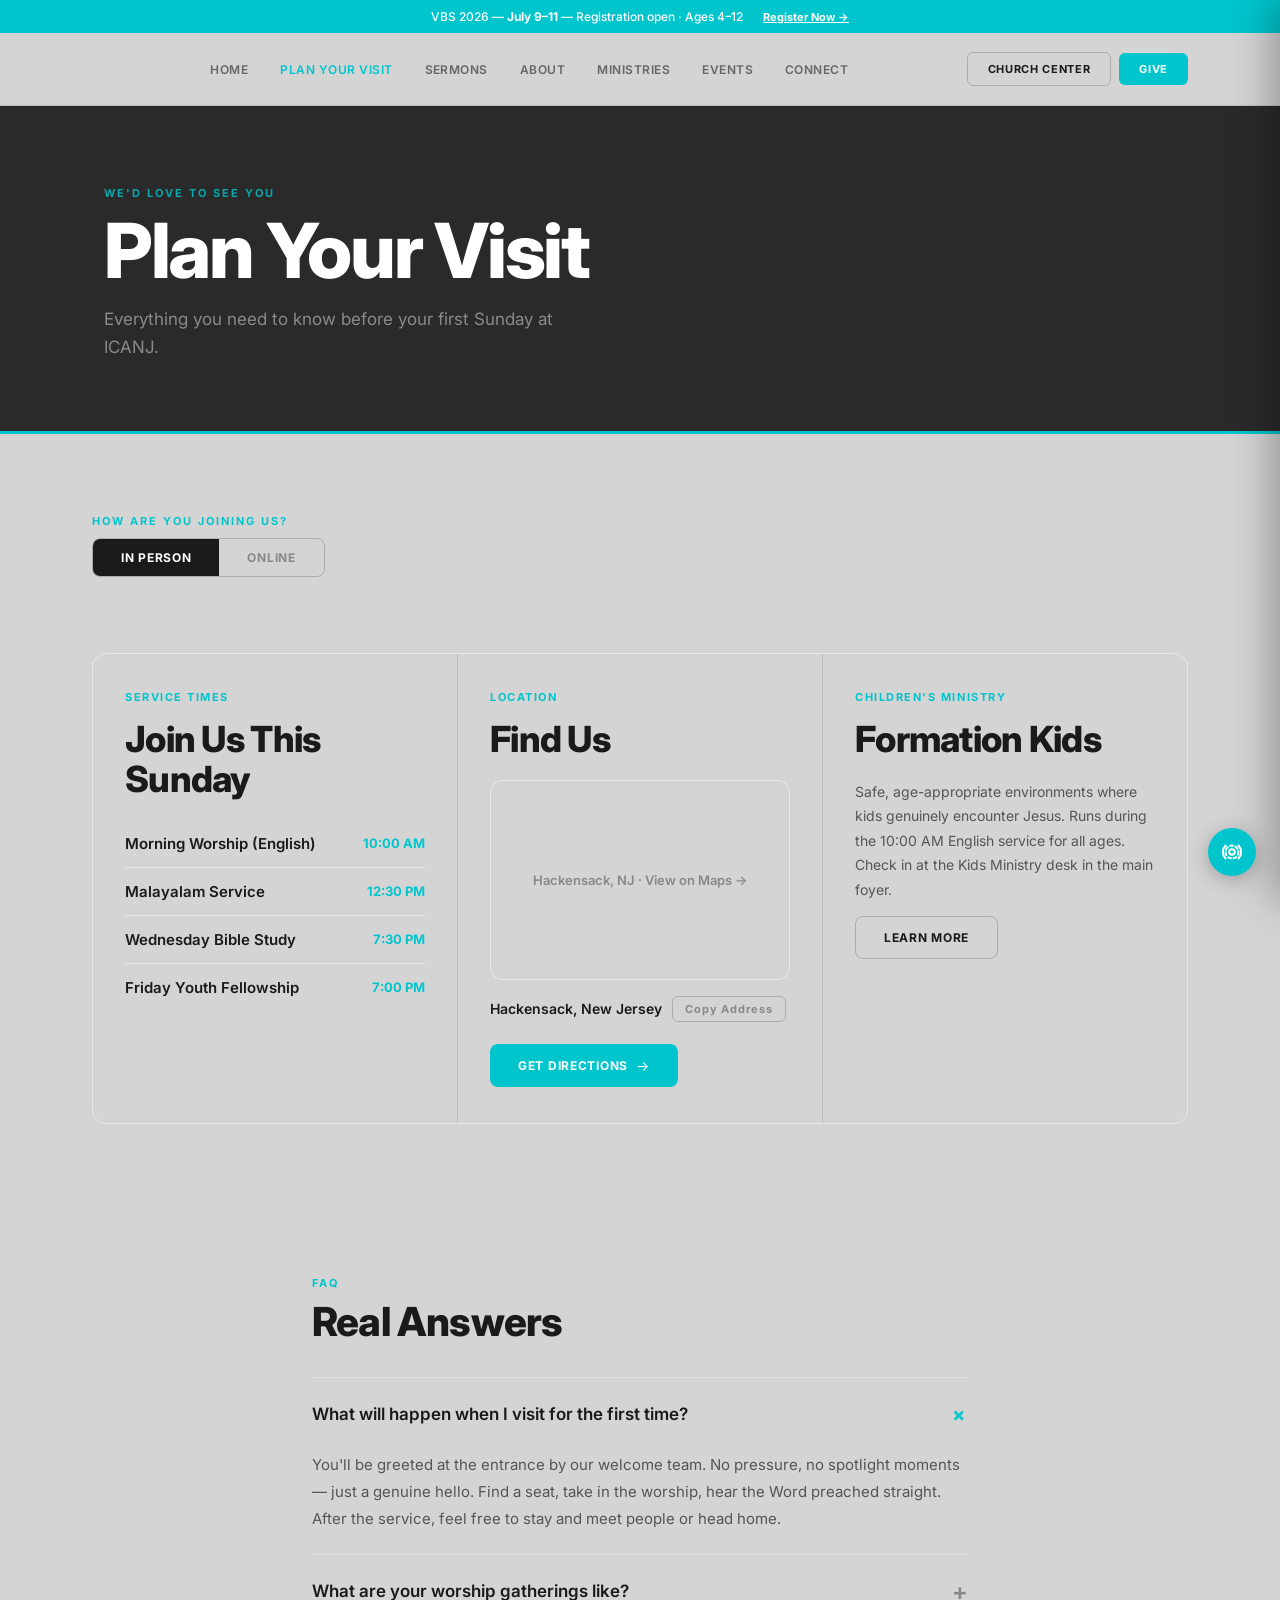
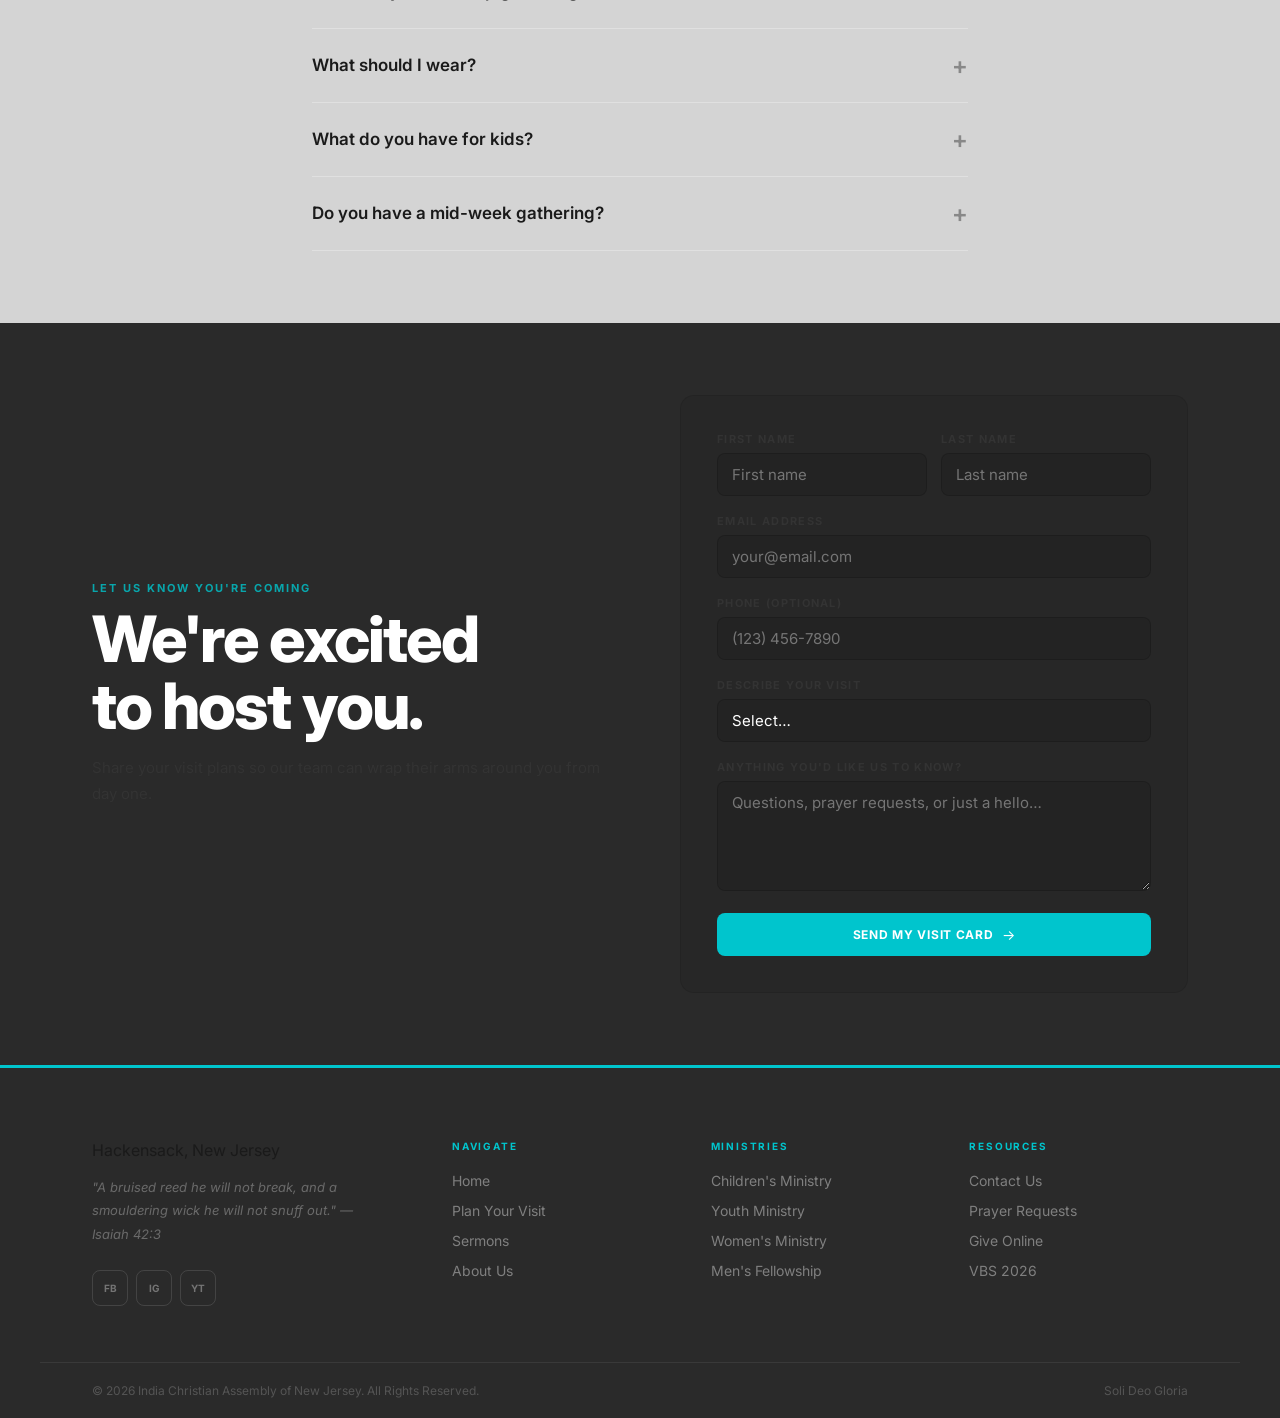
==== visit.html @ 39628cf7 "Add files via upload" ====
<!DOCTYPE html>
<html lang="en">
<head>
<meta charset="UTF-8"/><meta name="viewport" content="width=device-width,initial-scale=1.0"/>
<title>Plan Your Visit – ICANJ</title>
<link rel="stylesheet" href="style.css"/>
<style>
.visit-grid{display:grid;grid-template-columns:1fr 1px 1fr 1px 1fr;border:1px solid #e8e8e8;border-radius:14px;overflow:hidden;margin-top:36px;}
.vg-col{padding:36px 32px;}
.vg-sep{background:var(--border);}
.vg-label{font-size:11px;font-weight:700;letter-spacing:0.14em;text-transform:uppercase;color:var(--teal);margin-bottom:16px;}
.vg-heading{font-size:clamp(24px,3vw,36px);font-weight:800;color:#1a1a1a;line-height:1.1;letter-spacing:-0.02em;margin-bottom:20px;}
.svc-row{display:flex;align-items:center;justify-content:space-between;padding:14px 0;border-bottom:1px solid #e8e8e8;}
.svc-row:last-child{border-bottom:none;}
.svc-name{font-size:15px;font-weight:600;color:#1a1a1a;}
.svc-time{font-size:13px;font-weight:700;color:var(--teal);}

.map-placeholder{background:var(--bg-soft);border-radius:12px;height:200px;display:flex;align-items:center;justify-content:center;border:1px solid #e8e8e8;margin-bottom:16px;}
.map-placeholder span{font-size:13px;font-weight:600;color:#888888;}
.addr-row{display:flex;align-items:center;gap:10px;margin-bottom:10px;}
.addr-label{font-size:14px;font-weight:600;color:#1a1a1a;}
.copy-btn{font-size:11px;font-weight:700;letter-spacing:0.08em;padding:5px 12px;border:1px solid var(--border-mid);border-radius:6px;background:transparent;color:#888888;cursor:pointer;transition:all 0.2s;font-family:'Inter',sans-serif;}
.copy-btn:hover{border-color:var(--teal);color:var(--teal);}

.platform-list{margin-top:16px;}
.platform-row{display:flex;align-items:center;justify-content:space-between;padding:13px 0;border-bottom:1px solid #e8e8e8;text-decoration:none;}
.platform-row:last-child{border-bottom:none;}
.pl-name{font-size:14px;font-weight:600;color:#1a1a1a;}
.pl-arrow{font-size:16px;color:var(--border-mid);transition:all 0.2s;}
.platform-row:hover .pl-arrow{color:var(--teal);transform:translateX(4px);}

.toggle-group{display:inline-flex;border:1px solid var(--border-mid);border-radius:8px;overflow:hidden;margin-bottom:40px;}
.tog-btn{font-family:'Inter',sans-serif;font-size:12px;font-weight:700;letter-spacing:0.06em;text-transform:uppercase;padding:11px 28px;background:transparent;border:none;cursor:pointer;color:#888888;transition:all 0.2s;}
.tog-btn.active{background:var(--ink);color:#fff;}

.visit-panel{display:none;}
.visit-panel.active{display:block;animation:fadeUp 0.35s ease both;}
@keyframes fadeUp{from{opacity:0;transform:translateY(10px)}to{opacity:1;transform:translateY(0)}}

.faq-section{background:var(--bg-soft);padding:72px 0;}
.faq-inner{max-width:760px;margin:0 auto;padding:0 52px;}
/* Light section overrides */
.faq-section .section-title{color:#1a1a1a;}
.faq-section .faq-trigger{color:#1a1a1a;}
.faq-section .faq-icon{color:#888;}
.faq-section .faq-item{border-bottom:1px solid #e0e0e0;}
.faq-section .faq-item:first-of-type{border-top:1px solid #e0e0e0;}
.faq-section .faq-body p{color:#555;}
.faq-section .faq-item.open .faq-icon{color:var(--teal);}
.faq-section .faq-trigger:hover{color:var(--teal);}
.section.light-section .section-title, section[style*="#ffffff"] .section-title, section[style*="#f4f4f4"] .section-title{color:#1a1a1a;}
.section.light-section .section-body, section[style*="#ffffff"] .section-body, section[style*="#f4f4f4"] .section-body{color:#555;}
.tog-btn.active{background:#1a1a1a;color:#fff;}

.visit-form{background:var(--dark);padding:72px 0;}
.vf-inner{max-width:1200px;margin:0 auto;padding:0 52px;display:grid;grid-template-columns:1fr 1fr;gap:80px;align-items:center;}
.vf-title{font-size:clamp(36px,5vw,64px);font-weight:800;color:#fff;line-height:1.05;letter-spacing:-0.03em;margin-bottom:16px;}
.vf-sub{font-size:15px;color:var(--body);line-height:1.7;}
.vf-form-panel{background:rgba(0,0,0,0.06);border-radius:14px;padding:36px;border:1px solid var(--border);}
.vf-form-panel .field label{color:var(--body);}
.vf-form-panel .field input,.vf-form-panel .field textarea,.vf-form-panel .field select{background:rgba(0,0,0,0.08);border-color:var(--border-mid);color:#fff;}
.vf-form-panel .field input:focus,.vf-form-panel .field textarea:focus{border-color:var(--teal);background:rgba(255,255,255,0.1);}

@media(max-width:1024px){
  .visit-grid{grid-template-columns:1fr;border-radius:12px;}
  .vg-sep{height:1px;width:100%;}
  .vg-col{padding:24px 16px;}
  .faq-inner{padding:0 16px;}
  .vf-inner{grid-template-columns:1fr;padding:0 16px;gap:36px;}
}
</style>
</head>
<body>
<script src="header.js"></script>
<div class="page-masthead"><div class="container"><span class="eyebrow">We'd Love to See You</span><h1>Plan Your Visit</h1><p>Everything you need to know before your first Sunday at ICANJ.</p></div></div>

<section class="section" style="background:var(--bg-soft);">
  <div class="container">
    <div style="margin-bottom:8px;"><span class="eyebrow">How are you joining us?</span></div>
    <div class="toggle-group">
      <button class="tog-btn active" onclick="switchPanel('in-person',this)">In Person</button>
      <button class="tog-btn" onclick="switchPanel('online',this)">Online</button>
    </div>

    <div id="in-person" class="visit-panel active">
      <div class="visit-grid">
        <div class="vg-col">
          <div class="vg-label">Service Times</div>
          <div class="vg-heading">Join Us This Sunday</div>
          <div class="svc-row"><span class="svc-name">Morning Worship (English)</span><span class="svc-time">10:00 AM</span></div>
          <div class="svc-row"><span class="svc-name">Malayalam Service</span><span class="svc-time">12:30 PM</span></div>
          <div class="svc-row"><span class="svc-name">Wednesday Bible Study</span><span class="svc-time">7:30 PM</span></div>
          <div class="svc-row"><span class="svc-name">Friday Youth Fellowship</span><span class="svc-time">7:00 PM</span></div>
        </div>
        <div class="vg-sep"></div>
        <div class="vg-col">
          <div class="vg-label">Location</div>
          <div class="vg-heading">Find Us</div>
          <div class="map-placeholder"><span>Hackensack, NJ · View on Maps →</span></div>
          <div class="addr-row"><div class="addr-label">Hackensack, New Jersey</div><button class="copy-btn" onclick="copyAddr(this)">Copy Address</button></div>
          <a href="https://maps.google.com" target="_blank" class="btn btn-primary btn-arrow" style="margin-top:12px;">Get Directions</a>
        </div>
        <div class="vg-sep"></div>
        <div class="vg-col">
          <div class="vg-label">Children's Ministry</div>
          <div class="vg-heading">Formation Kids</div>
          <p style="font-size:14px;color:#555555;line-height:1.75;margin-bottom:14px;">Safe, age-appropriate environments where kids genuinely encounter Jesus. Runs during the 10:00 AM English service for all ages. Check in at the Kids Ministry desk in the main foyer.</p>
          <a href="ministries.html" class="btn btn-outline-dark">Learn More</a>
        </div>
      </div>
    </div>

    <div id="online" class="visit-panel">
      <div class="visit-grid">
        <div class="vg-col">
          <div class="vg-label">Live Stream</div>
          <div class="vg-heading">10:00 · 12:30</div>
          <div class="vg-label" style="margin-bottom:8px;">On demand — uploaded same day</div>
          <div class="platform-list">
            <a href="https://www.youtube.com/@ICANJ" target="_blank" class="platform-row"><span class="pl-name">YouTube — @ICANJ</span><span class="pl-arrow">→</span></a>
            <a href="https://open.spotify.com/show/79ZreA0Kmp0KERqYSTQJQE" target="_blank" class="platform-row"><span class="pl-name">Spotify Podcast</span><span class="pl-arrow">→</span></a>
            <a href="https://podcasts.apple.com/us/podcast/walking-through-the-word-verse-by-verse-in-depth-bible-study/id1726749438" target="_blank" class="platform-row"><span class="pl-name">Apple Podcasts</span><span class="pl-arrow">→</span></a>
          </div>
        </div>
        <div class="vg-sep"></div>
        <div class="vg-col" style="grid-column:span 3;">
          <div class="vg-label">About Online</div>
          <p style="font-size:15px;color:#555555;line-height:1.75;margin-bottom:20px;max-width:560px;"><strong>Whether you're on a break at work, in the middle of a long shift, or gathered at home — you are seen, known, and loved.</strong> We pray for our online community intentionally. This is your home — to be formed by the Word, covered in prayer, and sent to live on mission.</p>
          <a href="https://icanj.churchcenter.com/home" target="_blank" class="btn btn-dark btn-arrow">Join Church Center</a>
        </div>
      </div>
    </div>
  </div>
</section>

<section class="faq-section">
  <div class="faq-inner">
    <span class="eyebrow">FAQ</span>
    <h2 class="section-title" style="margin-bottom:32px;">Real Answers</h2>
    <div class="faq-item open"><button class="faq-trigger" onclick="toggleFaq(this)"><span>What will happen when I visit for the first time?</span><span class="faq-icon">+</span></button><div class="faq-body"><p>You'll be greeted at the entrance by our welcome team. No pressure, no spotlight moments — just a genuine hello. Find a seat, take in the worship, hear the Word preached straight. After the service, feel free to stay and meet people or head home.</p></div></div>
    <div class="faq-item"><button class="faq-trigger" onclick="toggleFaq(this)"><span>What are your worship gatherings like?</span><span class="faq-icon">+</span></button><div class="faq-body"><p>Our Sunday gatherings are Spirit-led, Scripture-centered, and usually run about 90 minutes. Expect contemporary worship, genuine prayer, and an expository message that goes deep into the Word. Malayalam service follows at 12:30 PM.</p></div></div>
    <div class="faq-item"><button class="faq-trigger" onclick="toggleFaq(this)"><span>What should I wear?</span><span class="faq-icon">+</span></button><div class="faq-body"><p>Come as you are. Casual, smart-casual, traditional — whatever you're comfortable in. We care far more about you being in the room than what you have on.</p></div></div>
    <div class="faq-item"><button class="faq-trigger" onclick="toggleFaq(this)"><span>What do you have for kids?</span><span class="faq-icon">+</span></button><div class="faq-body"><p>Formation Kids runs during the 10:00 AM English service for all ages. Our servant leaders create safe, age-appropriate environments where kids genuinely encounter Jesus. Check in at the Kids Ministry desk in the main foyer when you arrive.</p></div></div>
    <div class="faq-item"><button class="faq-trigger" onclick="toggleFaq(this)"><span>Do you have a mid-week gathering?</span><span class="faq-icon">+</span></button><div class="faq-body"><p>Yes. Wednesday Bible Study at 7:30 PM is a verse-by-verse deep dive — currently working through Romans. Come ready to open your Bible.</p></div></div>
  </div>
</section>

<div class="visit-form">
  <div class="vf-inner">
    <div>
      <div class="eyebrow" style="color:rgba(0,197,205,0.8);">Let us know you're coming</div>
      <div class="vf-title">We're excited<br/>to host you.</div>
      <p class="vf-sub">Share your visit plans so our team can wrap their arms around you from day one.</p>
    </div>
    <div class="vf-form-panel">
      <div class="field-row"><div class="field"><label>First Name</label><input type="text" placeholder="First name"/></div><div class="field"><label>Last Name</label><input type="text" placeholder="Last name"/></div></div>
      <div class="field"><label>Email Address</label><input type="email" placeholder="your@email.com"/></div>
      <div class="field"><label>Phone (optional)</label><input type="tel" placeholder="(123) 456-7890"/></div>
      <div class="field"><label>Describe your visit</label><select><option value="">Select…</option><option>First time visitor</option><option>Visited before, not a member</option><option>Returning after time away</option></select></div>
      <div class="field"><label>Anything you'd like us to know?</label><textarea placeholder="Questions, prayer requests, or just a hello…"></textarea></div>
      <button class="btn btn-primary btn-arrow" style="width:100%;justify-content:center;">Send My Visit Card</button>
    </div>
  </div>
</div>

<script src="footer.js"></script>
<script src="color-manager-widget.js"></script>
<script>
function switchPanel(id,btn){document.querySelectorAll('.visit-panel').forEach(p=>p.classList.remove('active'));document.querySelectorAll('.tog-btn').forEach(b=>b.classList.remove('active'));document.getElementById(id).classList.add('active');btn.classList.add('active');}
function toggleFaq(btn){const e=btn.closest('.faq-item'),o=e.classList.contains('open');document.querySelectorAll('.faq-item').forEach(i=>i.classList.remove('open'));if(!o)e.classList.add('open');}
function copyAddr(btn){navigator.clipboard.writeText('Hackensack, NJ, USA').then(()=>{btn.textContent='✓ Copied';setTimeout(()=>btn.textContent='Copy Address',2000);});}
</script>
</body>
</html>
---- style.css ----
/* ═══════════════════════════════════════════════════════
   ICANJ — DESIGN SYSTEM v5
   Aesthetic: Grey 300 Base
   Font: Inter (all weights)
   Colors: Grey 300 (#C8C8C8) base + #00C5CD teal accent
═══════════════════════════════════════════════════════ */

@import url('https://fonts.googleapis.com/css2?family=Inter:wght@300;400;500;600;700;800&display=swap');

:root {
  --teal:        #00C5CD;
  --teal-dark:   #00a8b5;
  --teal-light:  rgba(0,197,205,0.12);

  --bg:          #C8C8C8;
  --bg-soft:     #D4D4D4;
  --bg-card:     #DEDEDE;
  --bg-white:    #EBEBEB;

  --ink:         #1a1a1a;
  --body:        #333333;
  --muted:       #666666;
  --border:      rgba(0,0,0,0.1);
  --border-mid:  rgba(0,0,0,0.18);

  --dark:        #2a2a2a;
  --dark-2:      #222222;
}

*, *::before, *::after { margin:0; padding:0; box-sizing:border-box; }
html { scroll-behavior:smooth; font-size:16px; }
body { font-family:'Inter',sans-serif; background:var(--bg); color:var(--ink); overflow-x:hidden; }
a { text-decoration:none; color:inherit; }
ul { list-style:none; }
button { cursor:pointer; font-family:inherit; }
img { max-width:100%; display:block; }

/* ── ANNOUNCE BAR ── */
.announce-bar {
  background:var(--teal);
  padding:9px 52px;
  display:flex; align-items:center; justify-content:center; gap:20px;
}
.announce-bar p { font-size:12px; font-weight:500; color:#fff; }
.announce-bar a { font-size:11px; font-weight:700; color:#fff; text-decoration:underline; white-space:nowrap; }

/* ── HEADER ── */
.site-header {
  background:rgba(200,200,200,0.97);
  backdrop-filter:blur(12px);
  border-bottom:1px solid var(--border);
  position:sticky; top:0; z-index:200;
}
.header-inner {
  max-width:1200px; margin:0 auto;
  display:flex; align-items:center; justify-content:space-between;
  padding:0 52px; height:72px;
}
.logo { display:flex; align-items:center; gap:10px; }
.logo img { height:44px; object-fit:contain; }
.site-nav { display:flex; align-items:center; gap:4px; }
.nav-link {
  font-family:'Inter',sans-serif;
  font-size:12px; font-weight:600; letter-spacing:0.04em; text-transform:uppercase;
  color:var(--muted); padding:8px 14px; background:none; border:none;
  border-radius:6px; transition:all 0.2s;
}
.nav-link:hover { color:var(--ink); background:rgba(0,0,0,0.06); }
.nav-link.active { color:var(--teal); }
.header-actions { display:flex; align-items:center; gap:8px; }
.btn-cc {
  font-family:'Inter',sans-serif;
  font-size:11px; font-weight:700; letter-spacing:0.06em; text-transform:uppercase;
  padding:9px 20px; background:transparent; color:var(--ink);
  border:1.5px solid var(--border-mid); border-radius:6px; transition:all 0.2s;
}
.btn-cc:hover { border-color:var(--ink); }
.btn-give {
  font-family:'Inter',sans-serif;
  font-size:11px; font-weight:700; letter-spacing:0.06em; text-transform:uppercase;
  padding:9px 20px; background:var(--teal); color:#fff;
  border:none; border-radius:6px; transition:background 0.2s;
}
.btn-give:hover { background:var(--teal-dark); }

/* ── BUTTONS ── */
.btn {
  display:inline-flex; align-items:center; gap:8px;
  font-family:'Inter',sans-serif;
  font-size:12px; font-weight:700; letter-spacing:0.06em; text-transform:uppercase;
  padding:13px 28px; border:none; border-radius:8px; cursor:pointer; transition:all 0.2s;
}
.btn-primary { background:var(--teal); color:#fff; }
.btn-primary:hover { background:var(--teal-dark); }
.btn-dark { background:var(--ink); color:#fff; }
.btn-dark:hover { background:#333; }
.btn-outline-light { background:transparent; color:#fff; border:2px solid rgba(255,255,255,0.5); }
.btn-outline-light:hover { border-color:#fff; background:rgba(255,255,255,0.1); }
.btn-outline-dark { background:transparent; color:var(--ink); border:1.5px solid var(--border-mid); }
.btn-outline-dark:hover { border-color:var(--ink); background:var(--ink); color:#fff; }
.btn-arrow::after { content:'→'; font-size:14px; font-weight:400; }

/* ── LAYOUT ── */
.container { max-width:1200px; margin:0 auto; padding:0 52px; }
.section { padding:80px 0; }

/* ── TYPOGRAPHY ── */
.eyebrow {
  font-family:'Inter',sans-serif;
  font-size:11px; font-weight:700; letter-spacing:0.18em; text-transform:uppercase;
  color:var(--teal); margin-bottom:10px; display:block;
}
.section-title {
  font-family:'Inter',sans-serif;
  font-size:clamp(26px,3.5vw,40px); font-weight:800;
  color:var(--ink); line-height:1.12; letter-spacing:-0.02em; margin-bottom:16px;
}
.section-title.on-dark { color:#fff; }
.section-body {
  font-family:'Inter',sans-serif;
  font-size:16px; font-weight:400; color:var(--body); line-height:1.8;
}
.section-body.on-dark { color:rgba(255,255,255,0.6); }

/* ── PAGE MASTHEAD ── */
.page-masthead {
  background:var(--dark);
  padding:80px 52px 72px; position:relative; overflow:hidden;
}
.page-masthead::after {
  content:''; position:absolute; bottom:0; left:0; right:0; height:3px;
  background:var(--teal);
}
.page-masthead .eyebrow { color:rgba(0,197,205,0.8); }
.page-masthead h1 {
  font-family:'Inter',sans-serif;
  font-size:clamp(40px,6vw,76px); font-weight:800;
  color:#fff; line-height:1.06; letter-spacing:-0.03em; margin-bottom:14px;
}
.page-masthead p {
  font-size:17px; font-weight:400;
  color:rgba(255,255,255,0.45); max-width:480px; line-height:1.7;
}

/* ── VERSE BAND ── */
.verse-band {
  background:var(--dark-2); padding:80px 52px; text-align:center;
}
.verse-band blockquote { max-width:660px; margin:0 auto; }
.verse-band blockquote p {
  font-family:'Inter',sans-serif;
  font-size:clamp(20px,3vw,32px); font-weight:600; font-style:italic;
  color:#fff; line-height:1.6; margin-bottom:20px;
}
.verse-band blockquote cite {
  font-size:11px; font-weight:700; letter-spacing:0.22em; text-transform:uppercase;
  color:var(--teal); font-style:normal;
}

/* ── CARDS ── */
.card {
  background:var(--bg-card); border:1px solid var(--border);
  border-radius:12px; padding:28px; transition:border-color 0.2s;
}
.card:hover { border-color:var(--teal); }

/* ── FORMS ── */
.field { margin-bottom:18px; }
.field label { display:block; font-size:11px; font-weight:700; letter-spacing:0.12em; text-transform:uppercase; color:var(--muted); margin-bottom:7px; }
.field input, .field textarea, .field select {
  width:100%; padding:11px 14px;
  border:1.5px solid var(--border-mid); border-radius:8px;
  background:var(--bg-white); font-size:15px; font-family:'Inter',sans-serif;
  color:var(--ink); outline:none; transition:border-color 0.2s; -webkit-appearance:none;
}
.field input:focus, .field textarea:focus, .field select:focus { border-color:var(--teal); background:#fff; }
.field textarea { height:110px; resize:vertical; }
.field-row { display:grid; grid-template-columns:1fr 1fr; gap:14px; }

/* ── FAQ ── */
.faq-item { border-bottom:1px solid var(--border); }
.faq-item:first-of-type { border-top:1px solid var(--border); }
.faq-trigger {
  width:100%; display:flex; justify-content:space-between; align-items:center;
  padding:22px 0; background:none; border:none; text-align:left;
  font-family:'Inter',sans-serif; font-size:17px; font-weight:600; color:var(--ink);
  transition:color 0.2s; cursor:pointer;
}
.faq-trigger:hover { color:var(--teal); }
.faq-icon { font-size:24px; color:var(--muted); flex-shrink:0; margin-left:20px; transition:transform 0.3s ease; }
.faq-item.open .faq-icon { transform:rotate(45deg); color:var(--teal); }
.faq-body { display:none; padding:0 0 22px; }
.faq-item.open .faq-body { display:block; }
.faq-body p { font-size:15px; color:var(--body); line-height:1.8; }

/* ── FOOTER ── */
.site-footer { background:var(--dark); border-top:3px solid var(--teal); }
.footer-upper {
  max-width:1200px; margin:0 auto;
  display:grid; grid-template-columns:280px 1fr;
  gap:80px; padding:72px 52px 56px;
  border-bottom:1px solid rgba(255,255,255,0.07);
}
.footer-brand-verse {
  font-size:13px; font-style:italic; color:rgba(255,255,255,0.3); line-height:1.8; margin:16px 0 24px;
}
.footer-social { display:flex; gap:8px; }
.fsoc-btn {
  width:36px; height:36px; border-radius:8px; border:1px solid rgba(255,255,255,0.12);
  display:flex; align-items:center; justify-content:center;
  font-size:10px; font-weight:700; color:rgba(255,255,255,0.35);
  transition:all 0.2s; text-decoration:none;
}
.fsoc-btn:hover { background:var(--teal); border-color:var(--teal); color:#fff; }
.footer-nav-cols { display:grid; grid-template-columns:repeat(3,1fr); gap:40px; }
.footer-col h5 {
  font-size:10px; font-weight:700; letter-spacing:0.18em; text-transform:uppercase;
  color:var(--teal); margin-bottom:18px;
}
.footer-col ul { display:flex; flex-direction:column; gap:10px; }
.footer-col ul li a { font-size:14px; font-weight:400; color:rgba(255,255,255,0.4); transition:color 0.2s; }
.footer-col ul li a:hover { color:#fff; }
.footer-lower {
  max-width:1200px; margin:0 auto;
  display:flex; justify-content:space-between; align-items:center; padding:20px 52px;
}
.footer-lower p { font-size:12px; color:rgba(255,255,255,0.2); }

/* ── HAMBURGER ── */
.menu-toggle {
  display:none; flex-direction:column; justify-content:center;
  align-items:center; gap:5px; width:40px; height:40px;
  background:none; border:1.5px solid var(--border-mid);
  cursor:pointer; padding:8px; flex-shrink:0; border-radius:6px; transition:all 0.2s;
}
.menu-toggle:hover { border-color:var(--ink); }
.menu-toggle span { display:block; width:18px; height:1.5px; background:var(--ink); transition:all 0.3s ease; transform-origin:center; }
.menu-toggle.open span:nth-child(1) { transform:translateY(6.5px) rotate(45deg); }
.menu-toggle.open span:nth-child(2) { opacity:0; transform:scaleX(0); }
.menu-toggle.open span:nth-child(3) { transform:translateY(-6.5px) rotate(-45deg); }

/* ── MOBILE NAV ── */
.mobile-nav { display:none; position:fixed; top:0; left:0; right:0; bottom:0; z-index:300; pointer-events:none; }
.mobile-nav-backdrop { position:absolute; inset:0; background:rgba(0,0,0,0.4); opacity:0; transition:opacity 0.3s ease; }
.mobile-nav-panel {
  position:absolute; top:0; right:0; bottom:0; width:min(320px,85vw);
  background:var(--bg-soft); border-left:1px solid var(--border);
  display:flex; flex-direction:column;
  transform:translateX(100%); transition:transform 0.35s cubic-bezier(0.16,1,0.3,1);
  overflow-y:auto; padding-bottom:32px;
}
.mobile-nav.open { pointer-events:all; }
.mobile-nav.open .mobile-nav-backdrop { opacity:1; }
.mobile-nav.open .mobile-nav-panel { transform:translateX(0); }
.mobile-nav-header { display:flex; align-items:center; justify-content:space-between; padding:20px 24px; border-bottom:1px solid var(--border); flex-shrink:0; }
.mobile-nav-close { width:36px; height:36px; background:none; border:1.5px solid var(--border-mid); border-radius:6px; display:flex; align-items:center; justify-content:center; font-size:18px; color:var(--muted); cursor:pointer; transition:all 0.2s; }
.mobile-nav-close:hover { background:var(--ink); color:#fff; border-color:var(--ink); }
.mobile-nav-links { padding:12px 0; border-bottom:1px solid var(--border); flex-shrink:0; }
.mobile-nav-link { display:flex; align-items:center; justify-content:space-between; padding:14px 24px; font-size:12px; font-weight:700; letter-spacing:0.08em; text-transform:uppercase; color:var(--muted); transition:all 0.2s; border-bottom:1px solid var(--border); }
.mobile-nav-link:last-child { border-bottom:none; }
.mobile-nav-link:hover, .mobile-nav-link.active { color:var(--ink); background:rgba(0,0,0,0.06); }
.mobile-nav-link.active { color:var(--teal); }
.mobile-nav-link::after { content:'→'; font-size:16px; color:var(--border-mid); font-weight:400; }
.mobile-nav-actions { padding:20px 24px; display:flex; flex-direction:column; gap:10px; flex-shrink:0; }
.mobile-nav-actions .btn-cc, .mobile-nav-actions .btn-give { width:100%; text-align:center; padding:13px 20px; display:block; font-size:11px; }

/* ── RESPONSIVE ── */
@media (max-width:1024px) {
  .announce-bar { padding:9px 16px; flex-direction:column; gap:4px; text-align:center; }
  .header-inner { padding:0 16px; height:64px; }
  .logo img { height:36px; }
  .site-nav { display:none; }
  .header-actions { display:none; }
  .menu-toggle { display:flex; }
  .mobile-nav { display:block; }
  .container { padding:0 16px; }
  .section { padding:56px 0; }
  .page-masthead { padding:52px 16px 48px; }
  .verse-band { padding:60px 16px; }
  .footer-upper { grid-template-columns:1fr; gap:32px; padding:48px 16px 32px; }
  .footer-nav-cols { grid-template-columns:1fr 1fr; gap:24px; }
  .footer-lower { padding:16px; flex-direction:column; gap:6px; text-align:center; }
  .field-row { grid-template-columns:1fr; }
}
@media (max-width:480px) {
  .container { padding:0 12px; }
  .section { padding:44px 0; }
  .footer-nav-cols { grid-template-columns:1fr; }
}
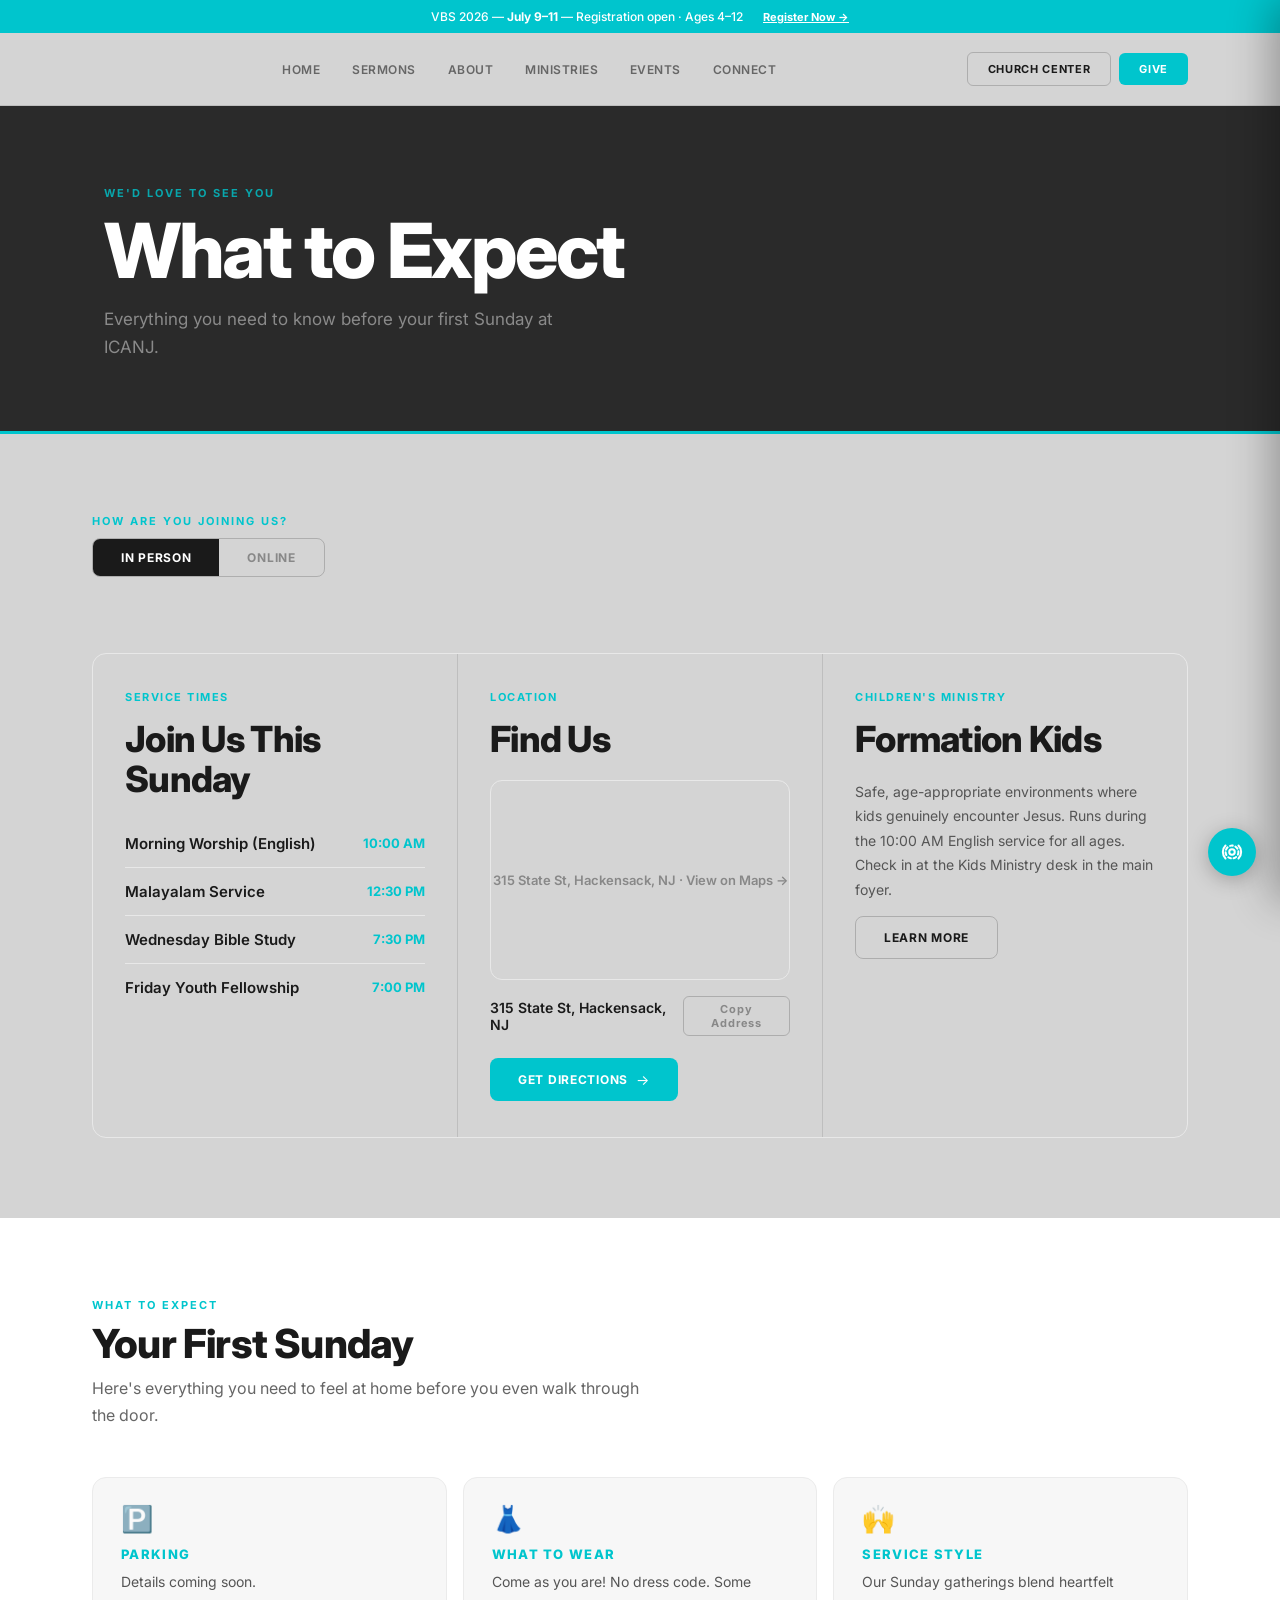
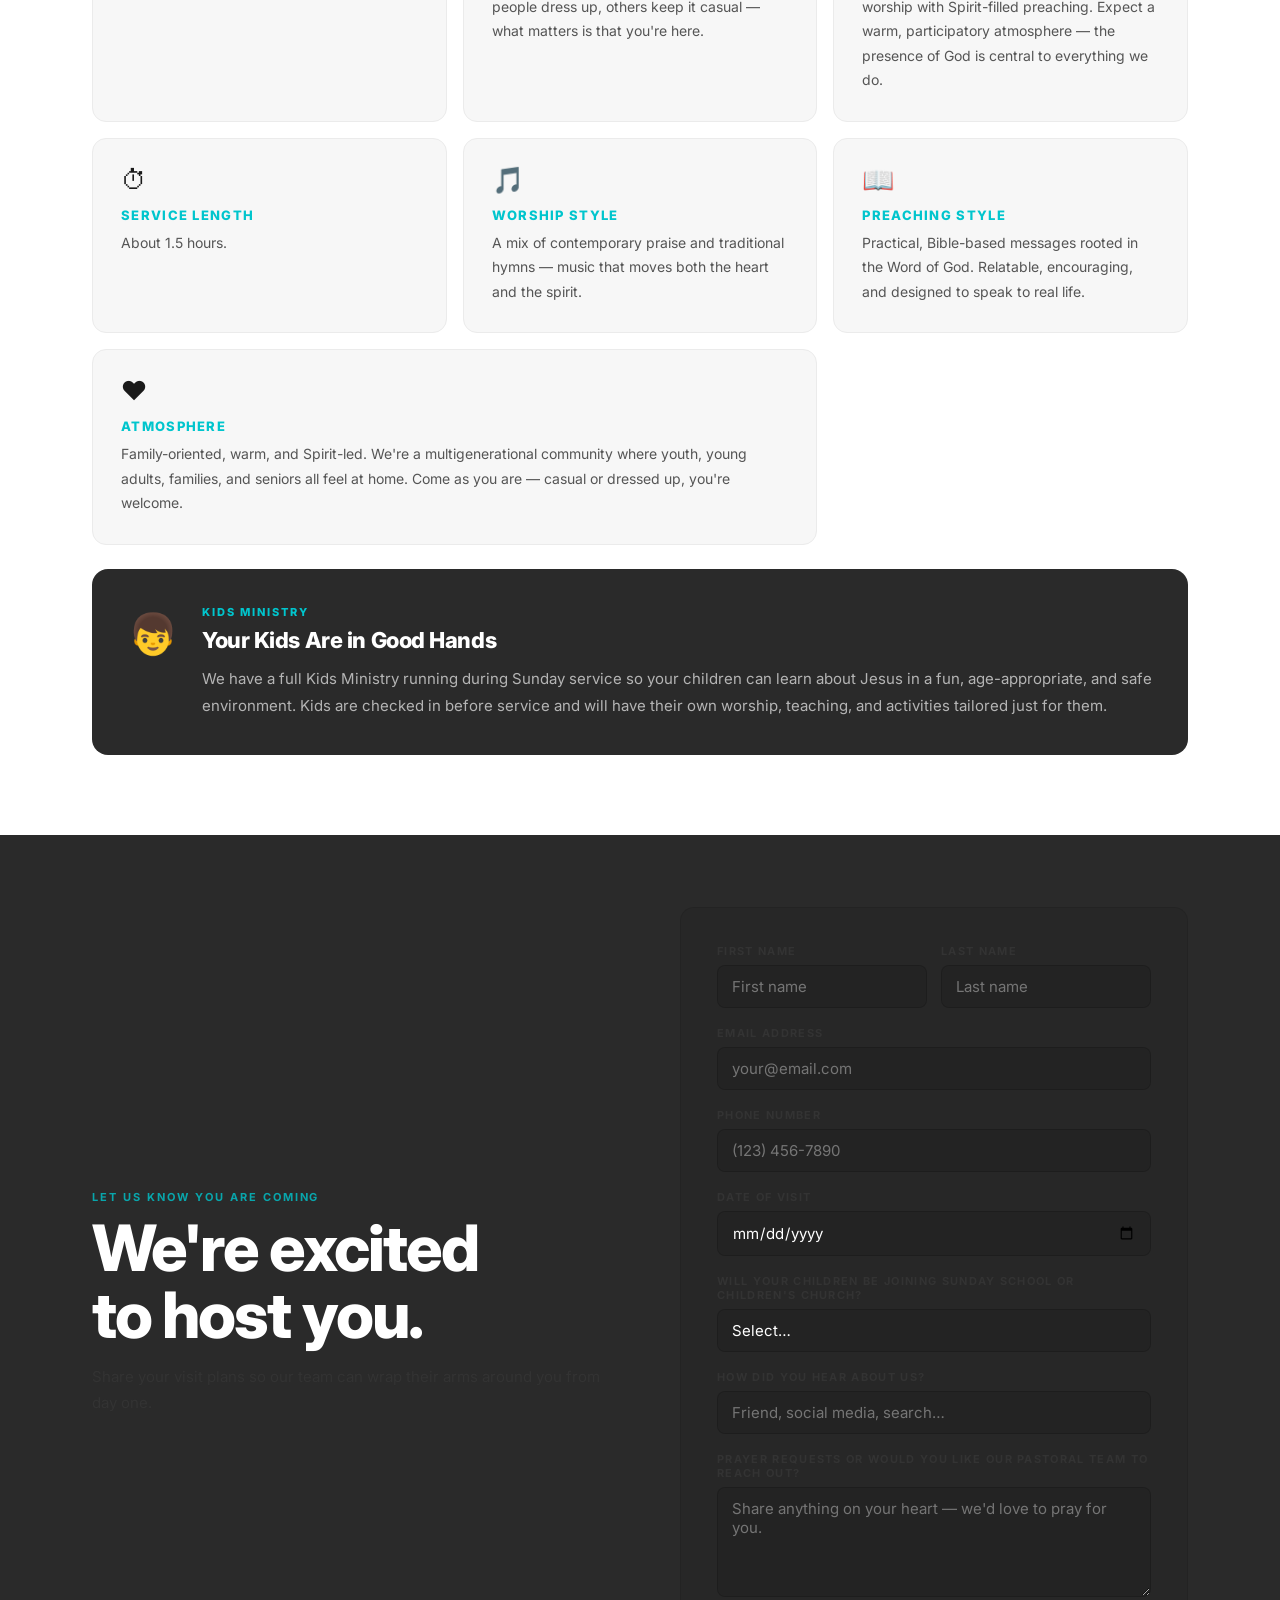
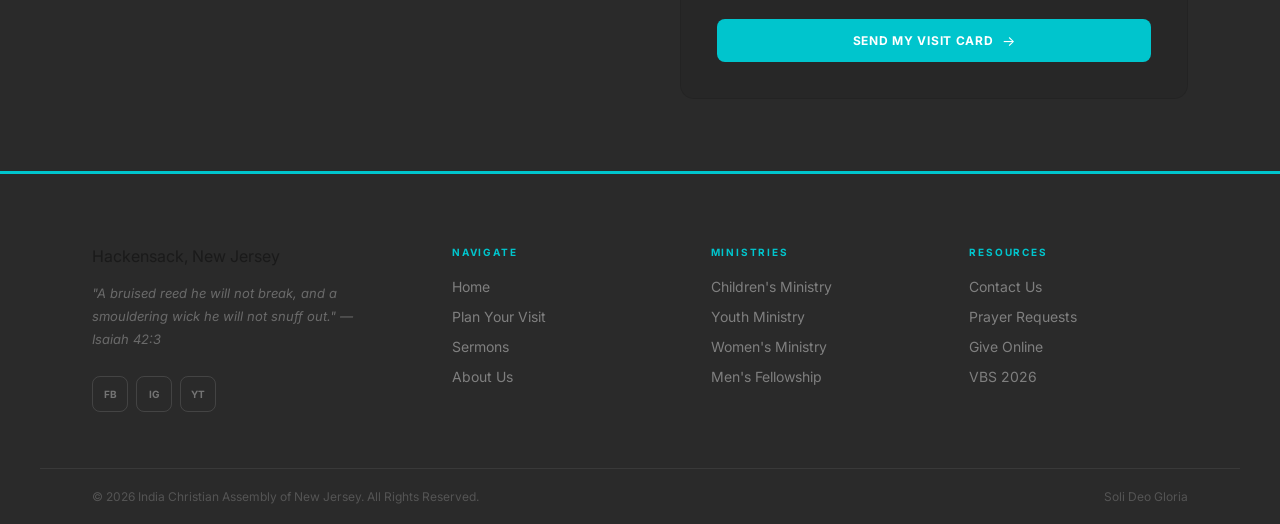
==== commit c037d261: "Add files via upload" ====
--- a/visit.html
+++ b/visit.html
@@ -72,7 +72,7 @@
 </head>
 <body>
 <script src="header.js"></script>
-<div class="page-masthead"><div class="container"><span class="eyebrow">We'd Love to See You</span><h1>Plan Your Visit</h1><p>Everything you need to know before your first Sunday at ICANJ.</p></div></div>
+<div class="page-masthead"><div class="container"><span class="eyebrow">We'd Love to See You</span><h1>What to Expect</h1><p>Everything you need to know before your first Sunday at ICANJ.</p></div></div>
 
 <section class="section" style="background:var(--bg-soft);">
   <div class="container">
@@ -96,9 +96,9 @@
         <div class="vg-col">
           <div class="vg-label">Location</div>
           <div class="vg-heading">Find Us</div>
-          <div class="map-placeholder"><span>Hackensack, NJ · View on Maps →</span></div>
-          <div class="addr-row"><div class="addr-label">Hackensack, New Jersey</div><button class="copy-btn" onclick="copyAddr(this)">Copy Address</button></div>
-          <a href="https://maps.google.com" target="_blank" class="btn btn-primary btn-arrow" style="margin-top:12px;">Get Directions</a>
+          <div class="map-placeholder"><span>315 State St, Hackensack, NJ · View on Maps →</span></div>
+          <div class="addr-row"><div class="addr-label">315 State St, Hackensack, NJ</div><button class="copy-btn" onclick="copyAddr(this)">Copy Address</button></div>
+          <a href="https://maps.google.com/?q=315+State+St+Hackensack+NJ" target="_blank" class="btn btn-primary btn-arrow" style="margin-top:12px;">Get Directions</a>
         </div>
         <div class="vg-sep"></div>
         <div class="vg-col">
@@ -133,42 +133,125 @@
   </div>
 </section>
 
-<section class="faq-section">
-  <div class="faq-inner">
-    <span class="eyebrow">FAQ</span>
-    <h2 class="section-title" style="margin-bottom:32px;">Real Answers</h2>
-    <div class="faq-item open"><button class="faq-trigger" onclick="toggleFaq(this)"><span>What will happen when I visit for the first time?</span><span class="faq-icon">+</span></button><div class="faq-body"><p>You'll be greeted at the entrance by our welcome team. No pressure, no spotlight moments — just a genuine hello. Find a seat, take in the worship, hear the Word preached straight. After the service, feel free to stay and meet people or head home.</p></div></div>
-    <div class="faq-item"><button class="faq-trigger" onclick="toggleFaq(this)"><span>What are your worship gatherings like?</span><span class="faq-icon">+</span></button><div class="faq-body"><p>Our Sunday gatherings are Spirit-led, Scripture-centered, and usually run about 90 minutes. Expect contemporary worship, genuine prayer, and an expository message that goes deep into the Word. Malayalam service follows at 12:30 PM.</p></div></div>
-    <div class="faq-item"><button class="faq-trigger" onclick="toggleFaq(this)"><span>What should I wear?</span><span class="faq-icon">+</span></button><div class="faq-body"><p>Come as you are. Casual, smart-casual, traditional — whatever you're comfortable in. We care far more about you being in the room than what you have on.</p></div></div>
-    <div class="faq-item"><button class="faq-trigger" onclick="toggleFaq(this)"><span>What do you have for kids?</span><span class="faq-icon">+</span></button><div class="faq-body"><p>Formation Kids runs during the 10:00 AM English service for all ages. Our servant leaders create safe, age-appropriate environments where kids genuinely encounter Jesus. Check in at the Kids Ministry desk in the main foyer when you arrive.</p></div></div>
-    <div class="faq-item"><button class="faq-trigger" onclick="toggleFaq(this)"><span>Do you have a mid-week gathering?</span><span class="faq-icon">+</span></button><div class="faq-body"><p>Yes. Wednesday Bible Study at 7:30 PM is a verse-by-verse deep dive — currently working through Romans. Come ready to open your Bible.</p></div></div>
+<!-- ══ WHAT TO EXPECT DETAILS ══ -->
+<section style="background:#fff;padding:80px 0;">
+  <div class="container">
+    <span class="eyebrow">What to Expect</span>
+    <h2 class="section-title" style="color:#1a1a1a;margin-bottom:8px;">Your First Sunday</h2>
+    <p style="font-size:16px;color:#666;max-width:560px;line-height:1.7;margin-bottom:48px;">Here's everything you need to feel at home before you even walk through the door.</p>
+
+    <div class="wte-grid">
+      <div class="wte-card">
+        <div class="wte-icon-wrap">🅿️</div>
+        <div class="wte-card-label">Parking</div>
+        <div class="wte-card-body">Details coming soon.</div>
+      </div>
+      <div class="wte-card">
+        <div class="wte-icon-wrap">👗</div>
+        <div class="wte-card-label">What to Wear</div>
+        <div class="wte-card-body">Come as you are! No dress code. Some people dress up, others keep it casual — what matters is that you're here.</div>
+      </div>
+      <div class="wte-card">
+        <div class="wte-icon-wrap">🙌</div>
+        <div class="wte-card-label">Service Style</div>
+        <div class="wte-card-body">Our Sunday gatherings blend heartfelt worship with Spirit-filled preaching. Expect a warm, participatory atmosphere — the presence of God is central to everything we do.</div>
+      </div>
+      <div class="wte-card">
+        <div class="wte-icon-wrap">⏱</div>
+        <div class="wte-card-label">Service Length</div>
+        <div class="wte-card-body">About 1.5 hours.</div>
+      </div>
+      <div class="wte-card">
+        <div class="wte-icon-wrap">🎵</div>
+        <div class="wte-card-label">Worship Style</div>
+        <div class="wte-card-body">A mix of contemporary praise and traditional hymns — music that moves both the heart and the spirit.</div>
+      </div>
+      <div class="wte-card">
+        <div class="wte-icon-wrap">📖</div>
+        <div class="wte-card-label">Preaching Style</div>
+        <div class="wte-card-body">Practical, Bible-based messages rooted in the Word of God. Relatable, encouraging, and designed to speak to real life.</div>
+      </div>
+      <div class="wte-card wte-card--wide">
+        <div class="wte-icon-wrap">❤️</div>
+        <div class="wte-card-label">Atmosphere</div>
+        <div class="wte-card-body">Family-oriented, warm, and Spirit-led. We're a multigenerational community where youth, young adults, families, and seniors all feel at home. Come as you are — casual or dressed up, you're welcome.</div>
+      </div>
+    </div>
+
+    <!-- Kids Ministry highlight -->
+    <div class="wte-kids">
+      <div class="wte-kids-icon">👦</div>
+      <div class="wte-kids-content">
+        <div class="wte-kids-label">Kids Ministry</div>
+        <h3 class="wte-kids-title">Your Kids Are in Good Hands</h3>
+        <p class="wte-kids-body">We have a full Kids Ministry running during Sunday service so your children can learn about Jesus in a fun, age-appropriate, and safe environment. Kids are checked in before service and will have their own worship, teaching, and activities tailored just for them.</p>
+      </div>
+    </div>
   </div>
 </section>
 
+<style>
+.wte-grid{display:grid;grid-template-columns:repeat(3,1fr);gap:16px;margin-bottom:24px;}
+.wte-card{background:#f7f7f7;border-radius:14px;padding:28px;border:1px solid #ebebeb;transition:border-color 0.2s,box-shadow 0.2s;}
+.wte-card:hover{border-color:var(--teal);box-shadow:0 4px 20px rgba(0,197,205,0.08);}
+.wte-card--wide{grid-column:span 2;}
+.wte-icon-wrap{font-size:26px;margin-bottom:14px;line-height:1;}
+.wte-card-label{font-size:13px;font-weight:800;letter-spacing:0.1em;text-transform:uppercase;color:var(--teal);margin-bottom:8px;}
+.wte-card-body{font-size:14px;color:#555;line-height:1.75;}
+
+.wte-kids{display:flex;align-items:flex-start;gap:24px;background:var(--dark);border-radius:16px;padding:36px;margin-top:12px;}
+.wte-kids-icon{font-size:40px;flex-shrink:0;margin-top:4px;}
+.wte-kids-content{}
+.wte-kids-label{font-size:11px;font-weight:800;letter-spacing:0.18em;text-transform:uppercase;color:var(--teal);margin-bottom:8px;}
+.wte-kids-title{font-size:22px;font-weight:800;color:#fff;margin:0 0 12px;letter-spacing:-0.02em;}
+.wte-kids-body{font-size:15px;color:rgba(255,255,255,0.65);line-height:1.8;margin:0;}
+
+@media(max-width:900px){
+  .wte-grid{grid-template-columns:repeat(2,1fr);}
+  .wte-card--wide{grid-column:span 2;}
+}
+@media(max-width:580px){
+  .wte-grid{grid-template-columns:1fr;}
+  .wte-card--wide{grid-column:span 1;}
+  .wte-kids{flex-direction:column;gap:16px;}
+}
+</style>
+
+<!-- ══ LET US KNOW YOU'RE COMING ══ -->
 <div class="visit-form">
   <div class="vf-inner">
     <div>
-      <div class="eyebrow" style="color:rgba(0,197,205,0.8);">Let us know you're coming</div>
+      <div class="eyebrow" style="color:rgba(0,197,205,0.8);">Let us know you are coming</div>
       <div class="vf-title">We're excited<br/>to host you.</div>
       <p class="vf-sub">Share your visit plans so our team can wrap their arms around you from day one.</p>
     </div>
     <div class="vf-form-panel">
-      <div class="field-row"><div class="field"><label>First Name</label><input type="text" placeholder="First name"/></div><div class="field"><label>Last Name</label><input type="text" placeholder="Last name"/></div></div>
+      <div class="field-row">
+        <div class="field"><label>First Name</label><input type="text" placeholder="First name"/></div>
+        <div class="field"><label>Last Name</label><input type="text" placeholder="Last name"/></div>
+      </div>
       <div class="field"><label>Email Address</label><input type="email" placeholder="your@email.com"/></div>
-      <div class="field"><label>Phone (optional)</label><input type="tel" placeholder="(123) 456-7890"/></div>
-      <div class="field"><label>Describe your visit</label><select><option value="">Select…</option><option>First time visitor</option><option>Visited before, not a member</option><option>Returning after time away</option></select></div>
-      <div class="field"><label>Anything you'd like us to know?</label><textarea placeholder="Questions, prayer requests, or just a hello…"></textarea></div>
+      <div class="field"><label>Phone Number</label><input type="tel" placeholder="(123) 456-7890"/></div>
+      <div class="field"><label>Date of Visit</label><input type="date"/></div>
+      <div class="field"><label>Will your children be joining Sunday School or Children's Church?</label><select><option value="">Select…</option><option>Yes</option><option>No</option></select></div>
+      <div class="field" id="childrenField" style="display:none;"><label>Children's Names &amp; Ages</label><textarea placeholder="e.g. Sarah (7), James (4)"></textarea></div>
+      <div class="field"><label>How did you hear about us?</label><input type="text" placeholder="Friend, social media, search…"/></div>
+      <div class="field"><label>Prayer requests or would you like our Pastoral team to reach out?</label><textarea placeholder="Share anything on your heart — we'd love to pray for you."></textarea></div>
       <button class="btn btn-primary btn-arrow" style="width:100%;justify-content:center;">Send My Visit Card</button>
     </div>
   </div>
 </div>
+<script>
+document.querySelector('select').addEventListener('change',function(){
+  document.getElementById('childrenField').style.display=this.value==='Yes'?'block':'none';
+});
+</script>
 
 <script src="footer.js"></script>
 <script src="color-manager-widget.js"></script>
 <script>
 function switchPanel(id,btn){document.querySelectorAll('.visit-panel').forEach(p=>p.classList.remove('active'));document.querySelectorAll('.tog-btn').forEach(b=>b.classList.remove('active'));document.getElementById(id).classList.add('active');btn.classList.add('active');}
-function toggleFaq(btn){const e=btn.closest('.faq-item'),o=e.classList.contains('open');document.querySelectorAll('.faq-item').forEach(i=>i.classList.remove('open'));if(!o)e.classList.add('open');}
-function copyAddr(btn){navigator.clipboard.writeText('Hackensack, NJ, USA').then(()=>{btn.textContent='✓ Copied';setTimeout(()=>btn.textContent='Copy Address',2000);});}
+function copyAddr(btn){navigator.clipboard.writeText('315 State St, Hackensack, NJ').then(()=>{btn.textContent='✓ Copied';setTimeout(()=>btn.textContent='Copy Address',2000);});}
 </script>
 </body>
-</html>
+</html>
--- a/style.css
+++ b/style.css
@@ -12,10 +12,10 @@
   --teal-dark:   #00a8b5;
   --teal-light:  rgba(0,197,205,0.12);
 
-  --bg:          #C8C8C8;
-  --bg-soft:     #D4D4D4;
-  --bg-card:     #DEDEDE;
-  --bg-white:    #EBEBEB;
+  --bg:          #ffffff;
+  --bg-soft:     #f4f4f4;
+  --bg-card:     #f9f9f9;
+  --bg-white:    #ffffff;
 
   --ink:         #1a1a1a;
   --body:        #333333;
@@ -46,7 +46,7 @@
 
 /* ── HEADER ── */
 .site-header {
-  background:rgba(200,200,200,0.97);
+  background:rgba(255,255,255,0.97);
   backdrop-filter:blur(12px);
   border-bottom:1px solid var(--border);
   position:sticky; top:0; z-index:200;
